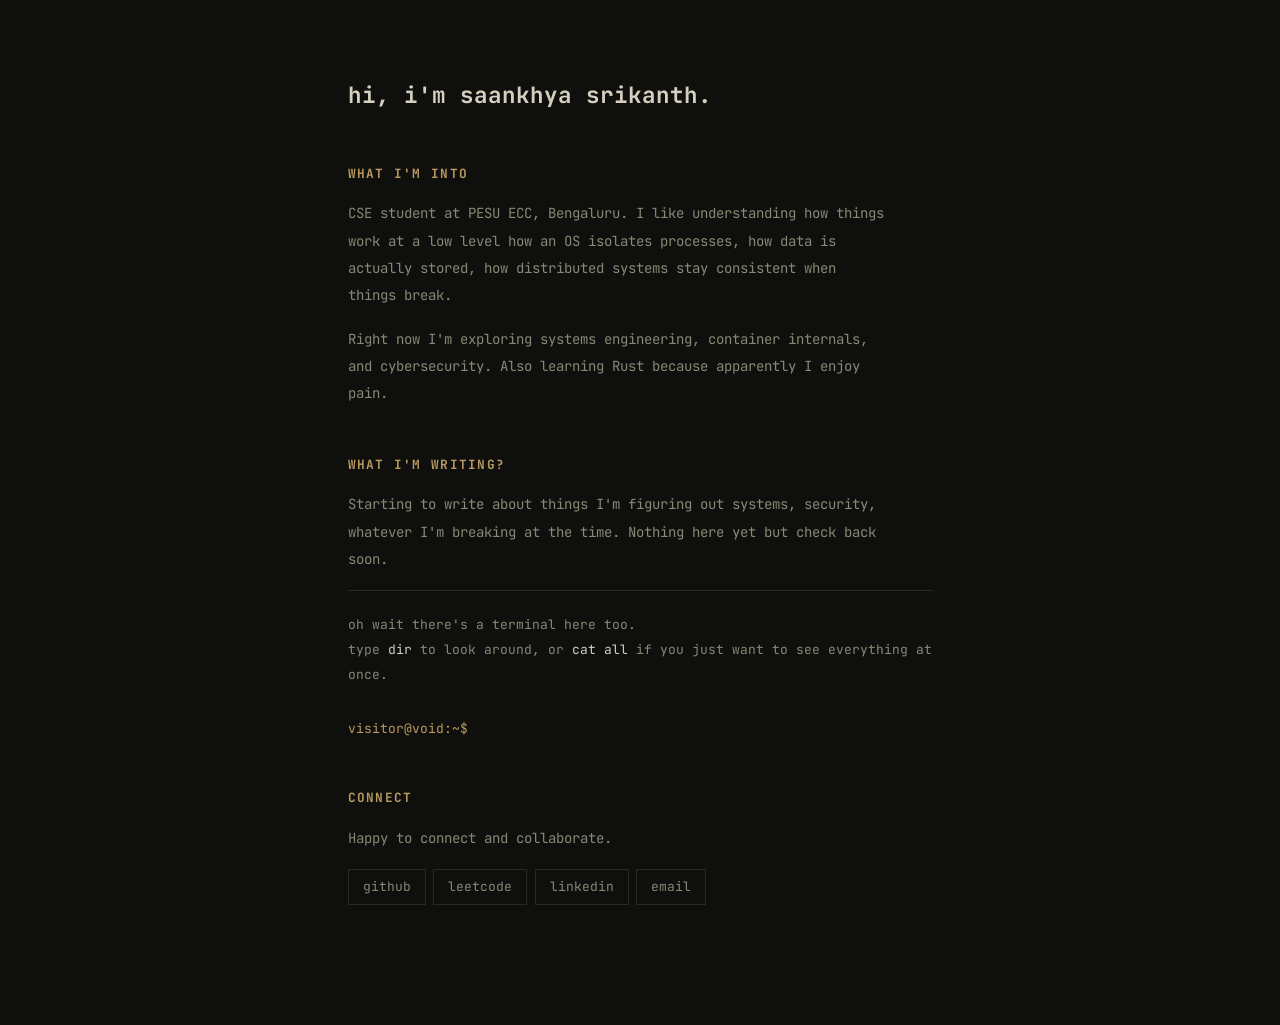
==== index.html @ e2bd3e1f "fix: move index to root" ====
<!doctype html>
<html lang="en">
<head>
<meta charset="UTF-8"/>
<meta name="viewport" content="width=device-width, initial-scale=1.0"/>
<title>saankhya srikanth</title>
<meta name="description" content="CSE student at PESU ECC exploring systems engineering, distributed systems, and cybersecurity."/>
<link rel="preconnect" href="https://fonts.googleapis.com"/>
<link rel="preconnect" href="https://fonts.gstatic.com" crossorigin/>
<link href="https://fonts.googleapis.com/css2?family=JetBrains+Mono:ital,wght@0,300;0,400;0,700;1,300&display=swap" rel="stylesheet"/>
<style>
*{box-sizing:border-box;margin:0;padding:0}
:root{--bg:#0f0f0d;--fg:#d4cfbe;--muted:#888876;--dim:#2a2a22;--accent:#b89a60;--mono:"JetBrains Mono",monospace;}
html,body{background:var(--bg);color:var(--fg);font-family:var(--mono);font-size:15px;line-height:1.85;min-height:100vh}
#pg{max-width:660px;margin:0 auto;padding:5rem 2.5rem 8rem}
h1{font-size:1.5rem;font-weight:700;color:var(--fg);margin-bottom:1.8rem}
h2{font-size:.85rem;font-weight:700;color:var(--accent);margin:3rem 0 1rem;letter-spacing:.1em;text-transform:uppercase}
p{color:var(--muted);font-size:14px;line-height:1.95;margin-bottom:1.1rem;max-width:540px}
ul{list-style:none;margin-bottom:1rem}
ul li{color:var(--muted);font-size:14px;padding:.3rem 0;max-width:540px;line-height:1.8}
ul li::before{content:"-- ";color:var(--dim)}
ul li strong{color:var(--fg);font-weight:400}
hr{border:none;border-top:1px solid var(--dim);margin:0.5rem 0}
.links{display:flex;flex-wrap:wrap;gap:.5rem;margin-top:.5rem}
.lnk{color:var(--muted);text-decoration:none;font-size:13px;padding:5px 14px;border:1px solid var(--dim);transition:all .15s}
.lnk:hover{color:var(--fg);border-color:var(--muted)}
#term-wrap{padding-top:1rem}
#term-hint{font-size:13px;color:var(--muted);margin-bottom:2rem;line-height:1.9}
#term-hint span{color:var(--fg)}
#term-output{margin-bottom:1.2rem;min-height:0}
.irow{display:flex;align-items:center}
.pr{color:var(--accent);flex-shrink:0;margin-right:.5rem;font-size:13px;white-space:nowrap}
#cmd{background:transparent;border:none;outline:none;color:var(--fg);font-family:var(--mono);font-size:15px;flex:1;caret-color:var(--accent);-webkit-appearance:none;box-shadow:none}
.tree-row{display:flex;align-items:baseline;gap:.6rem;padding:.18rem 0;font-size:14px}
.br{color:var(--dim);user-select:none;flex-shrink:0}
.dn{color:var(--fg)}.fn{color:var(--muted)}.xn{color:var(--fg);font-style:italic}.nt{color:var(--muted);font-size:12px}
.sh{color:var(--accent);font-size:11px;letter-spacing:.1em;text-transform:uppercase;margin-bottom:1rem}
.proj-item{padding:.65rem 0;border-bottom:1px solid var(--dim)}
.proj-item:last-child{border-bottom:none}
.proj-top{display:flex;justify-content:space-between;gap:.5rem;margin-bottom:.3rem}
.pname{color:var(--fg);font-size:14px}.plang{color:var(--muted);font-size:12px}
.pdesc{color:var(--muted);font-size:12px;line-height:1.7}
.kv{display:grid;grid-template-columns:auto 1fr;gap:.5rem 2.5rem;font-size:13px}
.kk{color:var(--accent)}.kvv{color:var(--muted)}
.dump-sep{border:none;border-top:1px solid var(--dim);margin:2.5rem 0}
.dump-lbl{font-size:10px;letter-spacing:.12em;text-transform:uppercase;color:var(--muted);margin-bottom:1rem}
.dump-lbl em{color:var(--accent);font-style:normal}
.t-err{color:var(--muted);font-size:13px}.t-err span{color:var(--fg)}
.t-ok{color:var(--muted);font-size:13px;line-height:2.4}
.blog-soon{font-size:13px;color:var(--muted);font-style:italic}
</style>
</head>
<body>
<div id="pg">

  <h1>hi, i'm saankhya srikanth.</h1>
    <h2>what i'm into</h2>
  <p>CSE student at PESU ECC, Bengaluru. I like understanding how things work at a low level how an OS isolates processes, how data is actually stored, how distributed systems stay consistent when things break.</p>
  <p>Right now I'm exploring systems engineering, container internals, and cybersecurity. Also learning Rust because apparently I enjoy pain.</p>


  <h2>what i'm writing?</h2>
  <p>Starting to write about things I'm figuring out  systems, security, whatever I'm breaking at the time. Nothing here yet but check back soon.</p>

 

  <hr>

  <div id="term-wrap">
    <div id="term-hint">oh wait there's a terminal here too.<br>type <span>dir</span> to look around, or <span>cat all</span> if you just want to see everything at once.</div>
    <div id="term-output"></div>
    <div class="irow">
      <span class="pr" id="pr">visitor@void:~$ </span>
      <input id="cmd" type="text" autocomplete="off" spellcheck="false">
    </div>
  </div>

   <h2>connect</h2>
  <p>Happy to connect and collaborate.</p>
  <div class="links">
    <a class="lnk" href="https://github.com/SaankLeo" target="_blank">github</a>
    <a class="lnk" href="https://leetcode.com/u/SaankLeo/" target="_blank">leetcode</a>
    <a class="lnk" href="https://www.linkedin.com/in/saankhya-srikanth-251b291b7/" target="_blank">linkedin</a>
    <a class="lnk" href="mailto:saankhyas18@gmail.com">email</a>
  </div>

</div>
<script>
var P=[
  {n:"Mocker",l:"C / Go",d:"Container runtime from scratch &#8212; namespace isolation, cgroups, process containment. Grew out of Potato CPU, a custom x86-style emulator with registers, memory management, and a fetch-decode-execute pipeline."},
  {n:"RadFS",l:"AIEP",d:"FUSE-based userspace filesystem. Adaptive radix tree indexing for efficient path resolution. Prefix compression to cut memory overhead."},
  {n:"Frame",l:"founding team",d:"Node-based workflow editor for media generation pipelines. Orchestration systems, deployment automation, cloud infrastructure."},
  {n:"How I Met Your Password",l:"Flask + JS",d:"Local security dashboard &#8212; breach checks via Have I Been Pwned API, OSINT lookups, local port scanning. No cloud, no external storage."},
  {n:"Algorithm Optimization",l:"Python",d:"A* search and Q-learning for pathfinding and decision-making. Heuristic performance evaluation and time-space trade-off analysis."}
];

function projList(){
  var o='<div class="sh">projects</div>';
  for(var i=0;i<P.length;i++) o+='<div class="proj-item"><div class="proj-top"><span class="pname">'+P[i].n+'</span><span class="plang">'+P[i].l+'</span></div><div class="pdesc">'+P[i].d+'</div></div>';
  return o;
}

var PAGES={
  "~/dir":function(){
    return '<div class="tree-row"><span class="br">.</span></div>'+
    '<div class="tree-row"><span class="br">&#9500;&#9472;&#9472;</span><span class="dn">projects/</span></div>'+
    '<div class="tree-row"><span class="br">&#9474;&nbsp;&nbsp;&#9500;&#9472;&#9472;</span><span class="xn">Frame</span><span class="nt">&nbsp;founding team</span></div>'+
    '<div class="tree-row"><span class="br">&#9474;&nbsp;&nbsp;&#9500;&#9472;&#9472;</span><span class="fn">Mocker</span><span class="nt">&nbsp;container runtime</span></div>'+
    '<div class="tree-row"><span class="br">&#9474;&nbsp;&nbsp;&#9500;&#9472;&#9472;</span><span class="fn">RadFS</span><span class="nt">&nbsp;userspace filesystem</span></div>'+
    '<div class="tree-row"><span class="br">&#9474;&nbsp;&nbsp;&#9500;&#9472;&#9472;</span><span class="fn">How I Met Your Password</span><span class="nt">&nbsp;security</span></div>'+
    '<div class="tree-row"><span class="br">&#9474;&nbsp;&nbsp;&#9492;&#9472;&#9472;</span><span class="fn">Algorithm Optimization</span><span class="nt">&nbsp;A* &middot; Q-learning</span></div>'+
    '<div class="tree-row"><span class="br">&#9500;&#9472;&#9472;</span><span class="dn">skills/</span></div>'+
    '<div class="tree-row"><span class="br">&#9500;&#9472;&#9472;</span><span class="dn">blogs/</span></div>'+
    '<div class="tree-row"><span class="br">&#9492;&#9472;&#9472;</span><span class="fn">contact.md</span></div>';
  },
  "~/projects":projList,
  "~/projects/frame":function(){return '<div class="sh">Frame</div><div class="pdesc" style="font-size:13px;line-height:1.8">Node-based workflow editor for media generation and processing pipelines. Built orchestration systems connecting editor workflows, asset processing, and generation services. Deployment automation and cloud infrastructure setup.</div>';},
  "~/projects/mocker":function(){return '<div class="sh">Mocker</div><div class="pdesc" style="font-size:13px;line-height:1.8">Building a container runtime from scratch. Namespace isolation, cgroups, and process containment &#8212; understanding how Docker-style isolation actually works under the hood.<br><br>Grew out of Potato CPU, a custom x86-style emulator with registers, memory management, stack operations, and a fetch-decode-execute pipeline.</div>';},
  "~/projects/radfs":function(){return '<div class="sh">RadFS</div><div class="pdesc" style="font-size:13px;line-height:1.8">FUSE-based userspace filesystem implementing core VFS operations. Adaptive radix tree indexing for efficient path resolution. Prefix compression to reduce memory overhead. Built collaboratively as part of the AIEP program.</div>';},
  "~/projects/hibp":function(){return '<div class="sh">How I Met Your Password</div><div class="pdesc" style="font-size:13px;line-height:1.8">A lightweight local security dashboard. Password breach checks via the Have I Been Pwned API, OSINT lookups, and local port scanning. Runs entirely locally &#8212; no cloud dependencies, no external data storage.</div>';},
  "~/projects/algo":function(){return '<div class="sh">Algorithm Optimization</div><div class="pdesc" style="font-size:13px;line-height:1.8">A* search and Q-learning for pathfinding and decision-making. Heuristic performance evaluation and time-space trade-off analysis.</div>';},
  "~/skills":function(){
    return '<div class="sh">stack</div><div class="kv">'+
    '<span class="kk">languages</span><span class="kvv">C++ &middot; Python &middot; Go &middot; C &middot; C# &middot; SQL &middot; Rust (learning)</span>'+
    '<span class="kk">security</span><span class="kvv">OSINT &middot; reverse engineering &middot; vulnerability research</span>'+
    '<span class="kk">systems</span><span class="kvv">Linux &middot; memory management &middot; Docker &middot; networking</span>'+
    '<span class="kk">tools</span><span class="kvv">Git &middot; Linux CLI &middot; FastAPI &middot; Flask</span>'+
    '<span class="kk">clubs</span><span class="kvv">Layer 8 &middot; ACM PESU (webmaster) &middot; HSP &middot; QQC</span>'+
    '</div>';
  },
  "~/blogs":function(){return '<div class="sh">blogs</div><div class="blog-soon">nothing here yet &#8212; but soon.</div>';},
  "~/contact":function(){
    return '<div class="sh">contact</div><div class="links">'+
    '<a class="lnk" href="https://github.com/SaankLeo" target="_blank">github</a>'+
    '<a class="lnk" href="https://leetcode.com/u/SaankLeo/" target="_blank">leetcode</a>'+
    '<a class="lnk" href="https://www.linkedin.com/in/saankhya-srikanth-251b291b7/" target="_blank">linkedin</a>'+
    '<a class="lnk" href="mailto:saankhyas18@gmail.com">email</a>'+
    '</div>';
  }
};

function allPage(){
  return '<div style="margin-bottom:1.8rem"><div class="dump-lbl">&#8212; <em>whoami</em> &#8212;</div>'+
  '<div style="color:var(--fg);margin-bottom:.5rem">Saankhya Srikanth</div>'+
  '<div style="color:var(--muted);font-size:13px;line-height:1.9">CSE student at PESU ECC, Bengaluru.<br>Exploring systems engineering, distributed systems, and cybersecurity.<br>Into container internals, isolation primitives, and reliability at scale. Learning Rust.</div></div>'+
  '<div class="dump-sep"></div>'+
  '<div style="margin-bottom:1.8rem"><div class="dump-lbl">&#8212; <em>projects/</em> &#8212;</div>'+projList()+'</div>'+
  '<div class="dump-sep"></div>'+
  '<div style="margin-bottom:1.8rem"><div class="dump-lbl">&#8212; <em>skills/</em> &#8212;</div>'+
  '<div class="kv">'+
  '<span class="kk">languages</span><span class="kvv">C++ &middot; Python &middot; Go &middot; C &middot; C# &middot; SQL &middot; Rust (learning)</span>'+
  '<span class="kk">security</span><span class="kvv">OSINT &middot; reverse engineering &middot; vulnerability research</span>'+
  '<span class="kk">systems</span><span class="kvv">Linux &middot; memory management &middot; Docker &middot; networking</span>'+
  '<span class="kk">tools</span><span class="kvv">Git &middot; Linux CLI &middot; FastAPI &middot; Flask</span>'+
  '<span class="kk">clubs</span><span class="kvv">Layer 8 &middot; ACM PESU (webmaster) &middot; HSP &middot; QQC</span>'+
  '</div></div>'+
  '<div class="dump-sep"></div>'+
  '<div style="margin-bottom:1.8rem"><div class="dump-lbl">&#8212; <em>blogs/</em> &#8212;</div><div class="blog-soon">nothing here yet &#8212; but soon.</div></div>'+
  '<div class="dump-sep"></div>'+
  '<div><div class="dump-lbl">&#8212; <em>contact.md</em> &#8212;</div>'+
  '<div class="links">'+
  '<a class="lnk" href="https://github.com/SaankLeo" target="_blank">github</a>'+
  '<a class="lnk" href="https://leetcode.com/u/SaankLeo/" target="_blank">leetcode</a>'+
  '<a class="lnk" href="https://www.linkedin.com/in/saankhya-srikanth-251b291b7/" target="_blank">linkedin</a>'+
  '<a class="lnk" href="mailto:saankhyas18@gmail.com">email</a>'+
  '</div></div>';
}

var MAP={
  "dir":"~/dir","ls":"~/dir",
  "cd projects":"~/projects","projects":"~/projects","cat projects":"~/projects",
  "cat frame":"~/projects/frame","cd projects/frame":"~/projects/frame",
  "cat mocker":"~/projects/mocker","cd projects/mocker":"~/projects/mocker",
  "cat radfs":"~/projects/radfs","cd projects/radfs":"~/projects/radfs",
  "cat hibp":"~/projects/hibp","cat how i met your password":"~/projects/hibp","cd projects/hibp":"~/projects/hibp",
  "cat algo":"~/projects/algo","cat algorithm optimization":"~/projects/algo","cd projects/algo":"~/projects/algo",
  "cd skills":"~/skills","cat skills":"~/skills",
  "cd blogs":"~/blogs","cat blogs":"~/blogs",
  "cat contact.md":"~/contact","cat contact":"~/contact","contact":"~/contact",
  "clear":"__clear__","cd ~":"__home__","cd":"__home__","cd ..":"__up__","..":"__up__"
};

var cur="~";
function getPrompt(){return "visitor@void:"+cur+"$ ";}
function set(h){document.getElementById("term-output").innerHTML=h;}

function go(to){
  if(!PAGES[to]){set('<div class="t-err">no such file: <span>'+to.replace("~/","")+'</span> &#8212; try <span>dir</span></div>');return;}
  cur=to;set(PAGES[to]());document.getElementById("pr").textContent=getPrompt();
}

var inp=document.getElementById("cmd");
inp.addEventListener("keydown",function(e){
  if(e.key!=="Enter")return;
  var v=inp.value.trim();inp.value="";
  if(!v)return;
  var low=v.toLowerCase().replace(/\s+/g," ").replace(/\/$/,"");
  if(low==="cat all"){cur="~";set(allPage());document.getElementById("pr").textContent=getPrompt();return;}
  if(low==="clear"){cur="~";set("");document.getElementById("pr").textContent=getPrompt();return;}
  if(low==="cd ~"||low==="cd"||low==="home"){cur="~";set("");document.getElementById("pr").textContent=getPrompt();return;}
  if(low==="cd .."||low===".."){var p=cur.split("/");cur=p.length>1?p.slice(0,-1).join("/"):"~";set("");document.getElementById("pr").textContent=getPrompt();return;}
  if(low==="help"){set('<div class="t-ok">dir &nbsp;&nbsp;&nbsp;&nbsp;&nbsp;&nbsp;&nbsp;&nbsp;&nbsp;&#8212; list files<br>cat all &nbsp;&nbsp;&nbsp;&nbsp;&#8212; view entire site<br>cd &lt;folder&gt; &#8212; go into folder<br>cat &lt;file&gt; &nbsp;&#8212; open a file<br>cd .. &nbsp;&nbsp;&nbsp;&nbsp;&nbsp;&nbsp;&#8212; go back</div>');return;}
  if(MAP[low]){go(MAP[low]);return;}
  var strip=low.replace(/^(cd |cat )/,"").replace(/\.md$/,"").replace(/\.cpp$/,"").replace(/\.py$/,"");
  if(PAGES["~/"+strip]){go("~/"+strip);return;}
  if(PAGES["~/projects/"+strip]){go("~/projects/"+strip);return;}
  set('<div class="t-err">command not found: <span>'+v+'</span> &#8212; type <span>help</span></div>');
});

document.getElementById("pg").addEventListener("click",function(e){if(!e.target.closest("a"))inp.focus();});
</script>
</body>
</html>
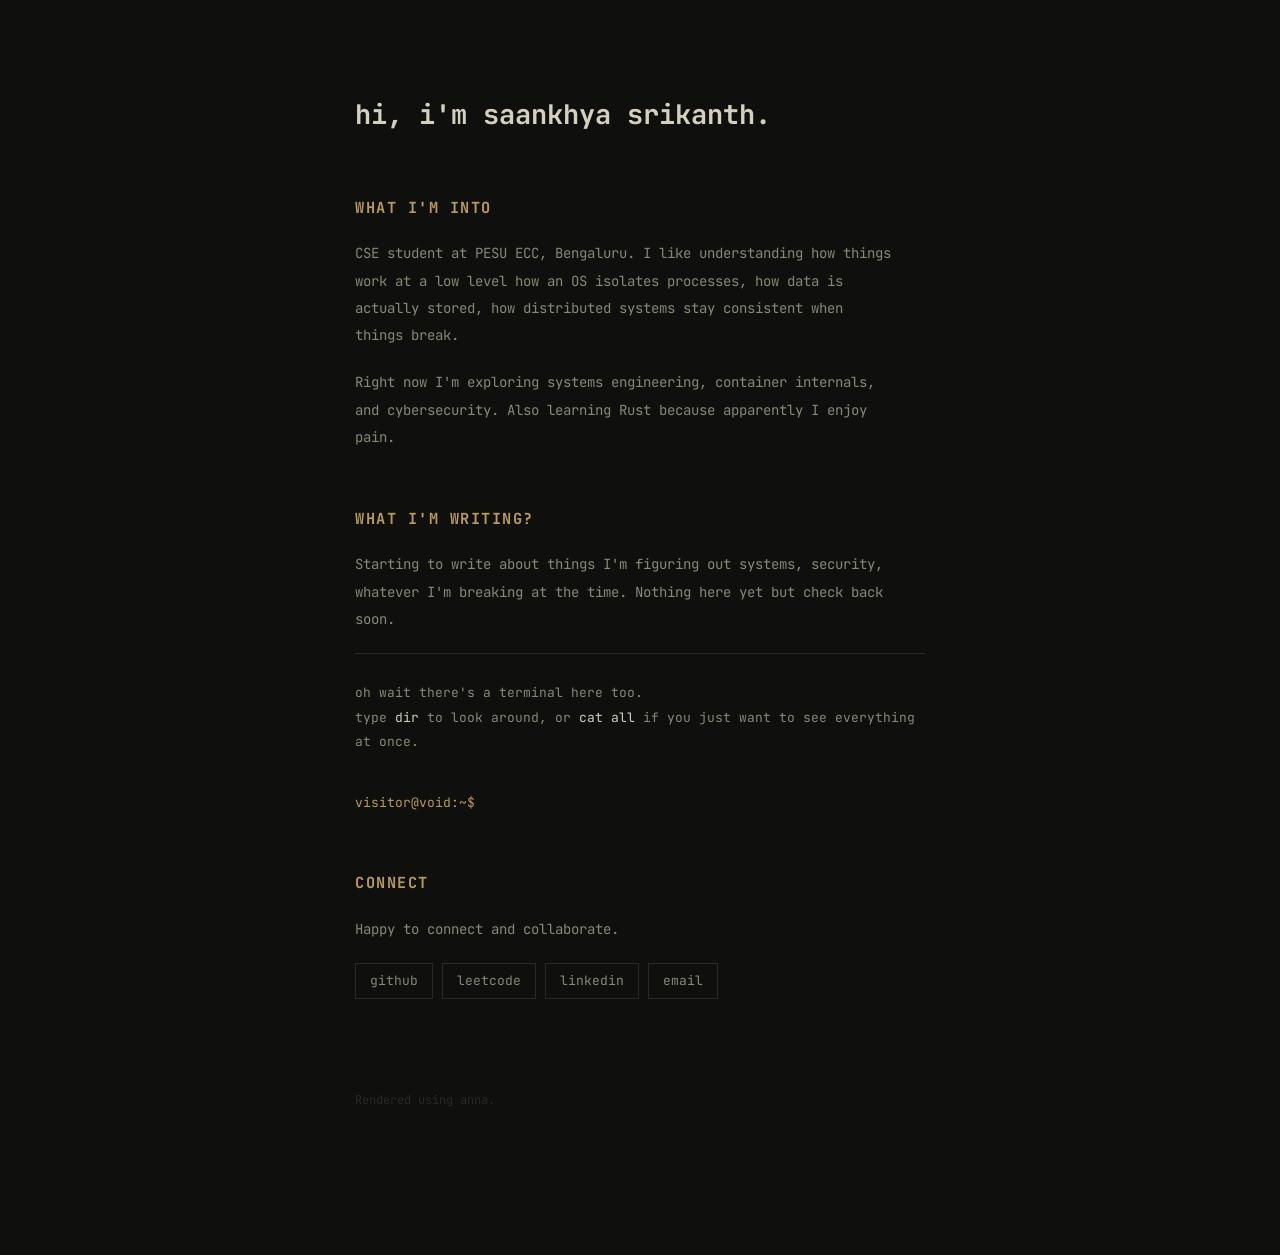
==== commit 3c337e21: "style: improve typography and footer" ====
--- a/index.html
+++ b/index.html
@@ -11,7 +11,7 @@
 <style>
 *{box-sizing:border-box;margin:0;padding:0}
 :root{--bg:#0f0f0d;--fg:#d4cfbe;--muted:#888876;--dim:#2a2a22;--accent:#b89a60;--mono:"JetBrains Mono",monospace;}
-html,body{background:var(--bg);color:var(--fg);font-family:var(--mono);font-size:15px;line-height:1.85;min-height:100vh}
+html,body{background:var(--bg);color:var(--fg);font-family:var(--mono);font-size:18px;line-height:1.85;min-height:100vh}
 #pg{max-width:660px;margin:0 auto;padding:5rem 2.5rem 8rem}
 h1{font-size:1.5rem;font-weight:700;color:var(--fg);margin-bottom:1.8rem}
 h2{font-size:.85rem;font-weight:700;color:var(--accent);margin:3rem 0 1rem;letter-spacing:.1em;text-transform:uppercase}
@@ -83,7 +83,9 @@
     <a class="lnk" href="https://www.linkedin.com/in/saankhya-srikanth-251b291b7/" target="_blank">linkedin</a>
     <a class="lnk" href="mailto:saankhyas18@gmail.com">email</a>
   </div>
-
+<div style="margin-top:5rem;color:var(--dim);font-size:12px">
+  Rendered using anna.
+</div>
 </div>
 <script>
 var P=[
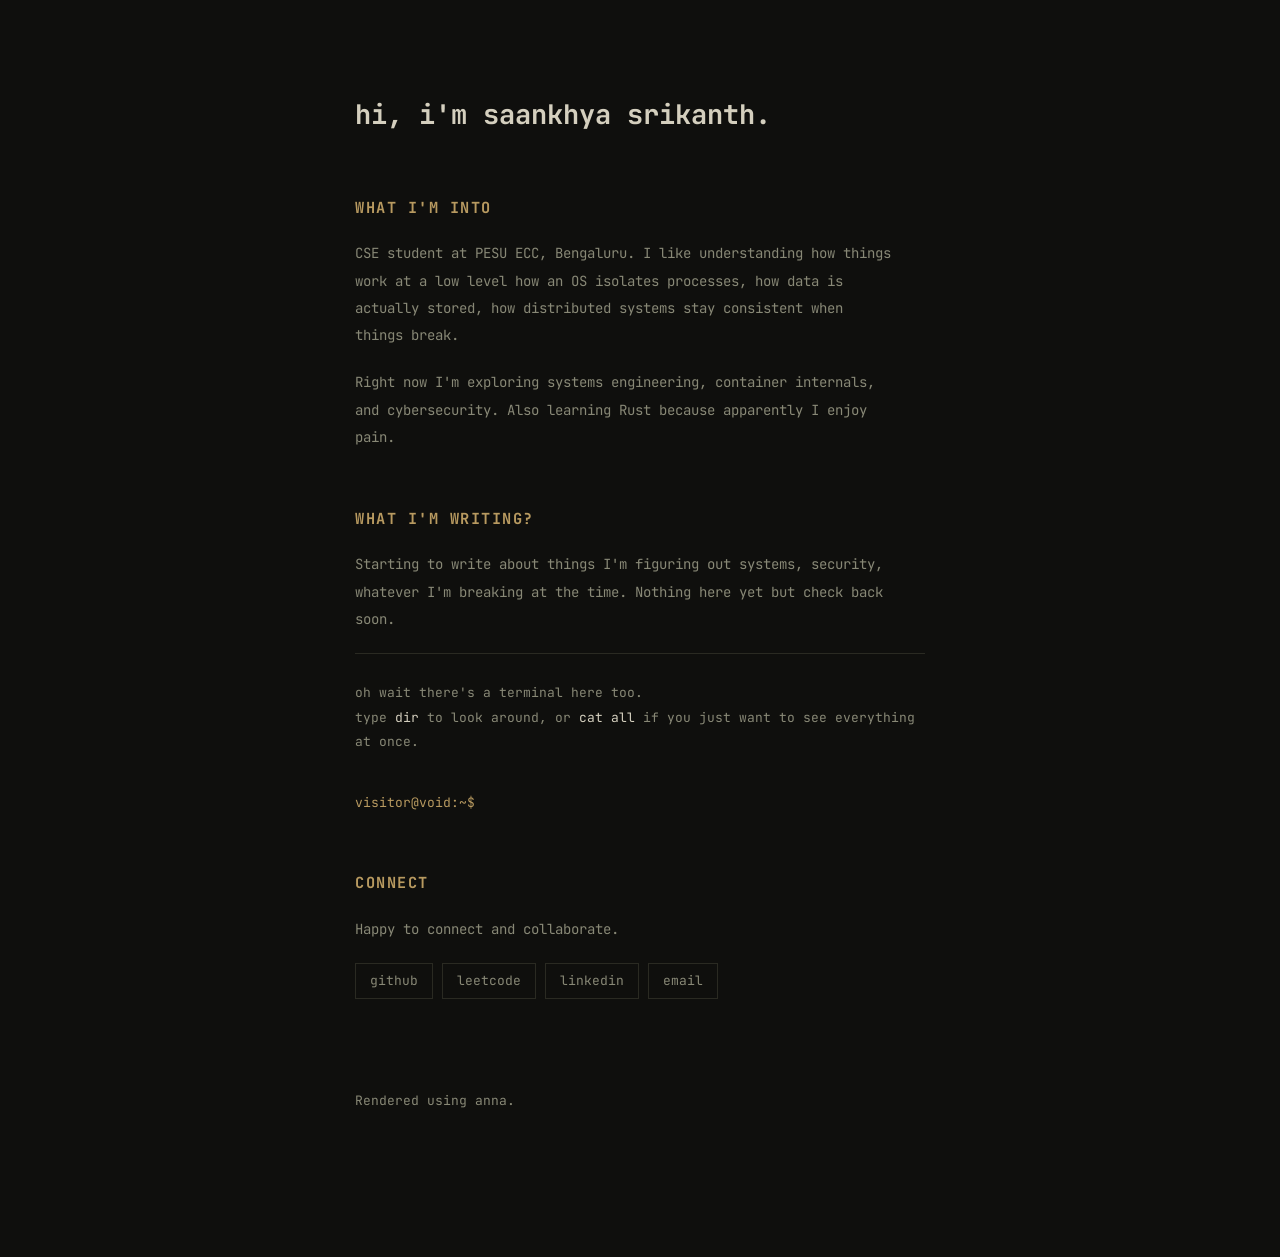
==== commit 36809a61: "fix: footer visibility" ====
--- a/index.html
+++ b/index.html
@@ -83,7 +83,7 @@
     <a class="lnk" href="https://www.linkedin.com/in/saankhya-srikanth-251b291b7/" target="_blank">linkedin</a>
     <a class="lnk" href="mailto:saankhyas18@gmail.com">email</a>
   </div>
-<div style="margin-top:5rem;color:var(--dim);font-size:12px">
+<div style="margin-top:5rem;color:var(--muted);font-size:13px">
   Rendered using anna.
 </div>
 </div>
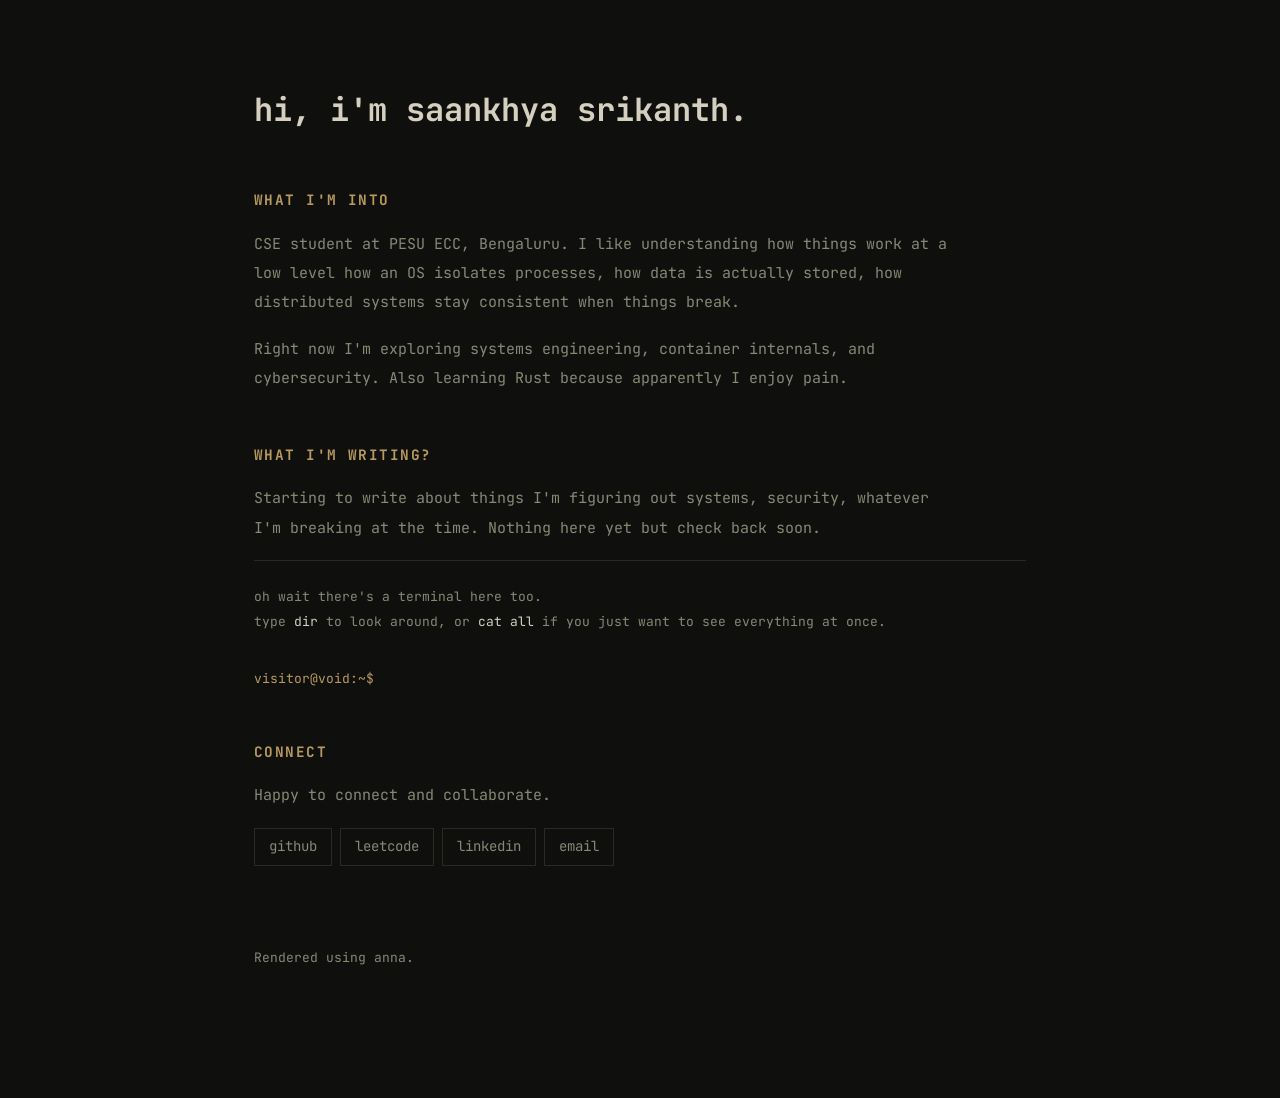
==== commit 865a161d: "fix layout spacing and font sizes" ====
--- a/index.html
+++ b/index.html
@@ -11,18 +11,18 @@
 <style>
 *{box-sizing:border-box;margin:0;padding:0}
 :root{--bg:#0f0f0d;--fg:#d4cfbe;--muted:#888876;--dim:#2a2a22;--accent:#b89a60;--mono:"JetBrains Mono",monospace;}
-html,body{background:var(--bg);color:var(--fg);font-family:var(--mono);font-size:18px;line-height:1.85;min-height:100vh}
-#pg{max-width:660px;margin:0 auto;padding:5rem 2.5rem 8rem}
-h1{font-size:1.5rem;font-weight:700;color:var(--fg);margin-bottom:1.8rem}
-h2{font-size:.85rem;font-weight:700;color:var(--accent);margin:3rem 0 1rem;letter-spacing:.1em;text-transform:uppercase}
-p{color:var(--muted);font-size:14px;line-height:1.95;margin-bottom:1.1rem;max-width:540px}
+html,body{background:var(--bg);color:var(--fg);font-family:var(--mono);font-size:16px;line-height:1.85;min-height:100vh}
+#pg{max-width:900px;margin:0 auto;padding:5rem clamp(1.5rem, 5vw, 4rem) 8rem}
+h1{font-size:2rem;font-weight:700;color:var(--fg);margin-bottom:1.8rem}
+h2{font-size:.9rem;font-weight:700;color:var(--accent);margin:3rem 0 1rem;letter-spacing:.1em;text-transform:uppercase}
+p{color:var(--muted);font-size:15px;line-height:1.95;margin-bottom:1.1rem;max-width:700px}
 ul{list-style:none;margin-bottom:1rem}
-ul li{color:var(--muted);font-size:14px;padding:.3rem 0;max-width:540px;line-height:1.8}
+ul li{color:var(--muted);font-size:14px;padding:.3rem 0;max-width:700px;line-height:1.8}
 ul li::before{content:"-- ";color:var(--dim)}
 ul li strong{color:var(--fg);font-weight:400}
 hr{border:none;border-top:1px solid var(--dim);margin:0.5rem 0}
 .links{display:flex;flex-wrap:wrap;gap:.5rem;margin-top:.5rem}
-.lnk{color:var(--muted);text-decoration:none;font-size:13px;padding:5px 14px;border:1px solid var(--dim);transition:all .15s}
+.lnk{color:var(--muted);text-decoration:none;font-size:14px;padding:5px 14px;border:1px solid var(--dim);transition:all .15s}
 .lnk:hover{color:var(--fg);border-color:var(--muted)}
 #term-wrap{padding-top:1rem}
 #term-hint{font-size:13px;color:var(--muted);margin-bottom:2rem;line-height:1.9}
@@ -39,8 +39,8 @@
 .proj-item:last-child{border-bottom:none}
 .proj-top{display:flex;justify-content:space-between;gap:.5rem;margin-bottom:.3rem}
 .pname{color:var(--fg);font-size:14px}.plang{color:var(--muted);font-size:12px}
-.pdesc{color:var(--muted);font-size:12px;line-height:1.7}
-.kv{display:grid;grid-template-columns:auto 1fr;gap:.5rem 2.5rem;font-size:13px}
+.pdesc{color:var(--muted);font-size:13.5px;line-height:1.7}
+.kv{display:grid;grid-template-columns:auto 1fr;gap:.5rem 2.5rem;font-size:14px}
 .kk{color:var(--accent)}.kvv{color:var(--muted)}
 .dump-sep{border:none;border-top:1px solid var(--dim);margin:2.5rem 0}
 .dump-lbl{font-size:10px;letter-spacing:.12em;text-transform:uppercase;color:var(--muted);margin-bottom:1rem}
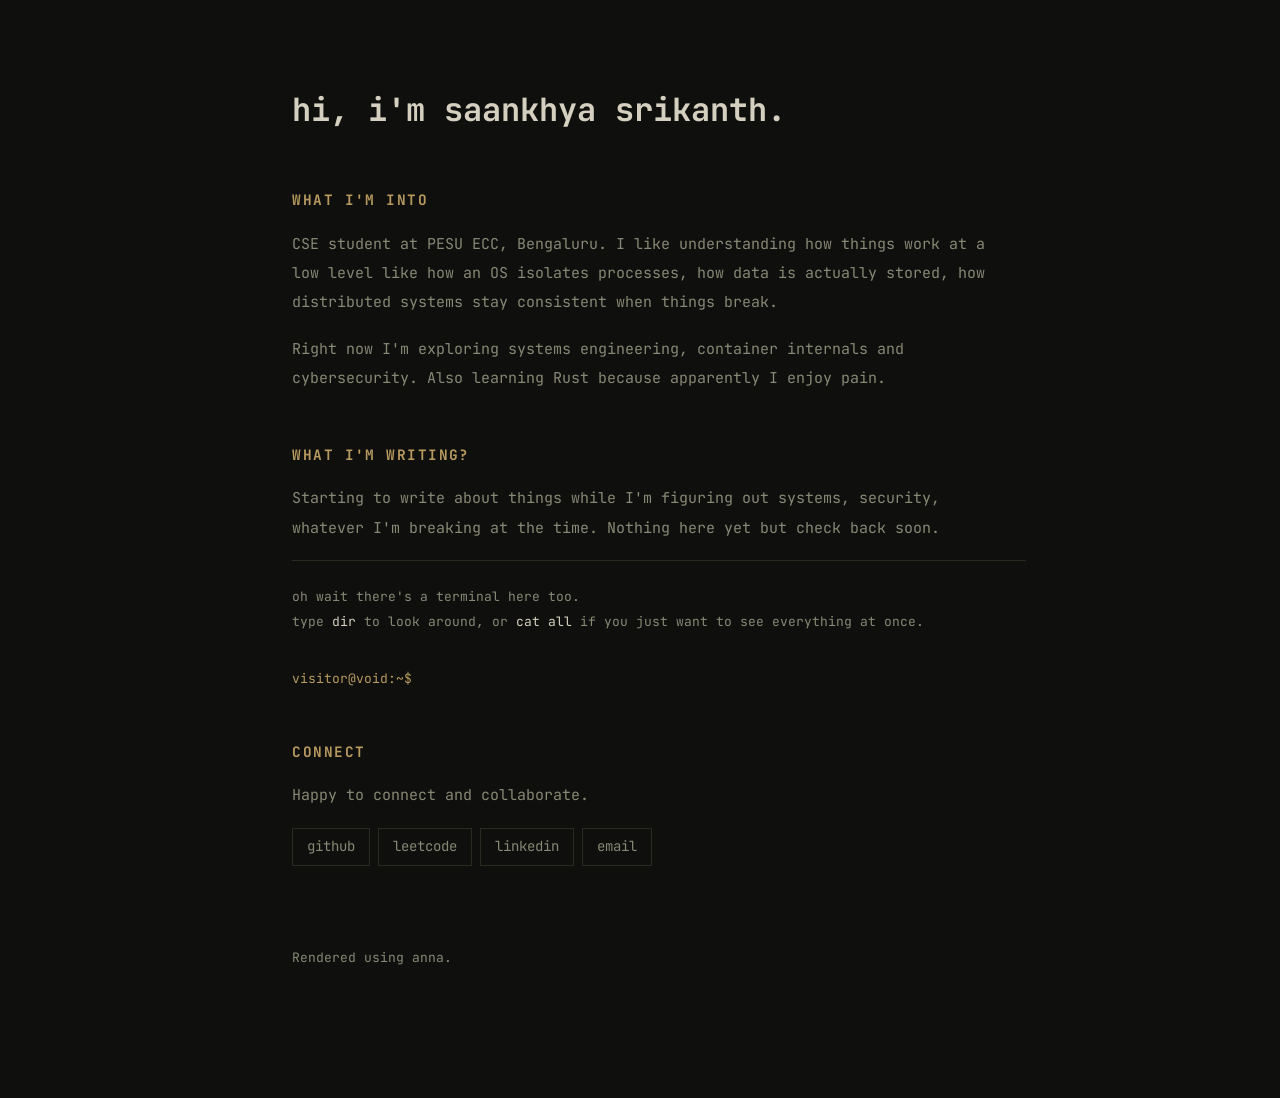
==== commit ec5162fa: "intro changes" ====
--- a/index.html
+++ b/index.html
@@ -12,7 +12,7 @@
 *{box-sizing:border-box;margin:0;padding:0}
 :root{--bg:#0f0f0d;--fg:#d4cfbe;--muted:#888876;--dim:#2a2a22;--accent:#b89a60;--mono:"JetBrains Mono",monospace;}
 html,body{background:var(--bg);color:var(--fg);font-family:var(--mono);font-size:16px;line-height:1.85;min-height:100vh}
-#pg{max-width:900px;margin:0 auto;padding:5rem clamp(1.5rem, 5vw, 4rem) 8rem}
+#pg{max-width:900px;margin:0 auto;padding:5rem clamp(1.5rem, 5vw, 4rem) 8rem;padding-left:clamp(3rem, 8vw, 7rem)}
 h1{font-size:2rem;font-weight:700;color:var(--fg);margin-bottom:1.8rem}
 h2{font-size:.9rem;font-weight:700;color:var(--accent);margin:3rem 0 1rem;letter-spacing:.1em;text-transform:uppercase}
 p{color:var(--muted);font-size:15px;line-height:1.95;margin-bottom:1.1rem;max-width:700px}
@@ -55,12 +55,12 @@
 
   <h1>hi, i'm saankhya srikanth.</h1>
     <h2>what i'm into</h2>
-  <p>CSE student at PESU ECC, Bengaluru. I like understanding how things work at a low level how an OS isolates processes, how data is actually stored, how distributed systems stay consistent when things break.</p>
-  <p>Right now I'm exploring systems engineering, container internals, and cybersecurity. Also learning Rust because apparently I enjoy pain.</p>
+  <p>CSE student at PESU ECC, Bengaluru. I like understanding how things work at a low level like how an OS isolates processes, how data is actually stored, how distributed systems stay consistent when things break.</p>
+  <p>Right now I'm exploring systems engineering, container internals and cybersecurity. Also learning Rust because apparently I enjoy pain.</p>
 
 
   <h2>what i'm writing?</h2>
-  <p>Starting to write about things I'm figuring out  systems, security, whatever I'm breaking at the time. Nothing here yet but check back soon.</p>
+  <p>Starting to write about things while I'm figuring out  systems, security, whatever I'm breaking at the time. Nothing here yet but check back soon.</p>
 
  
 
